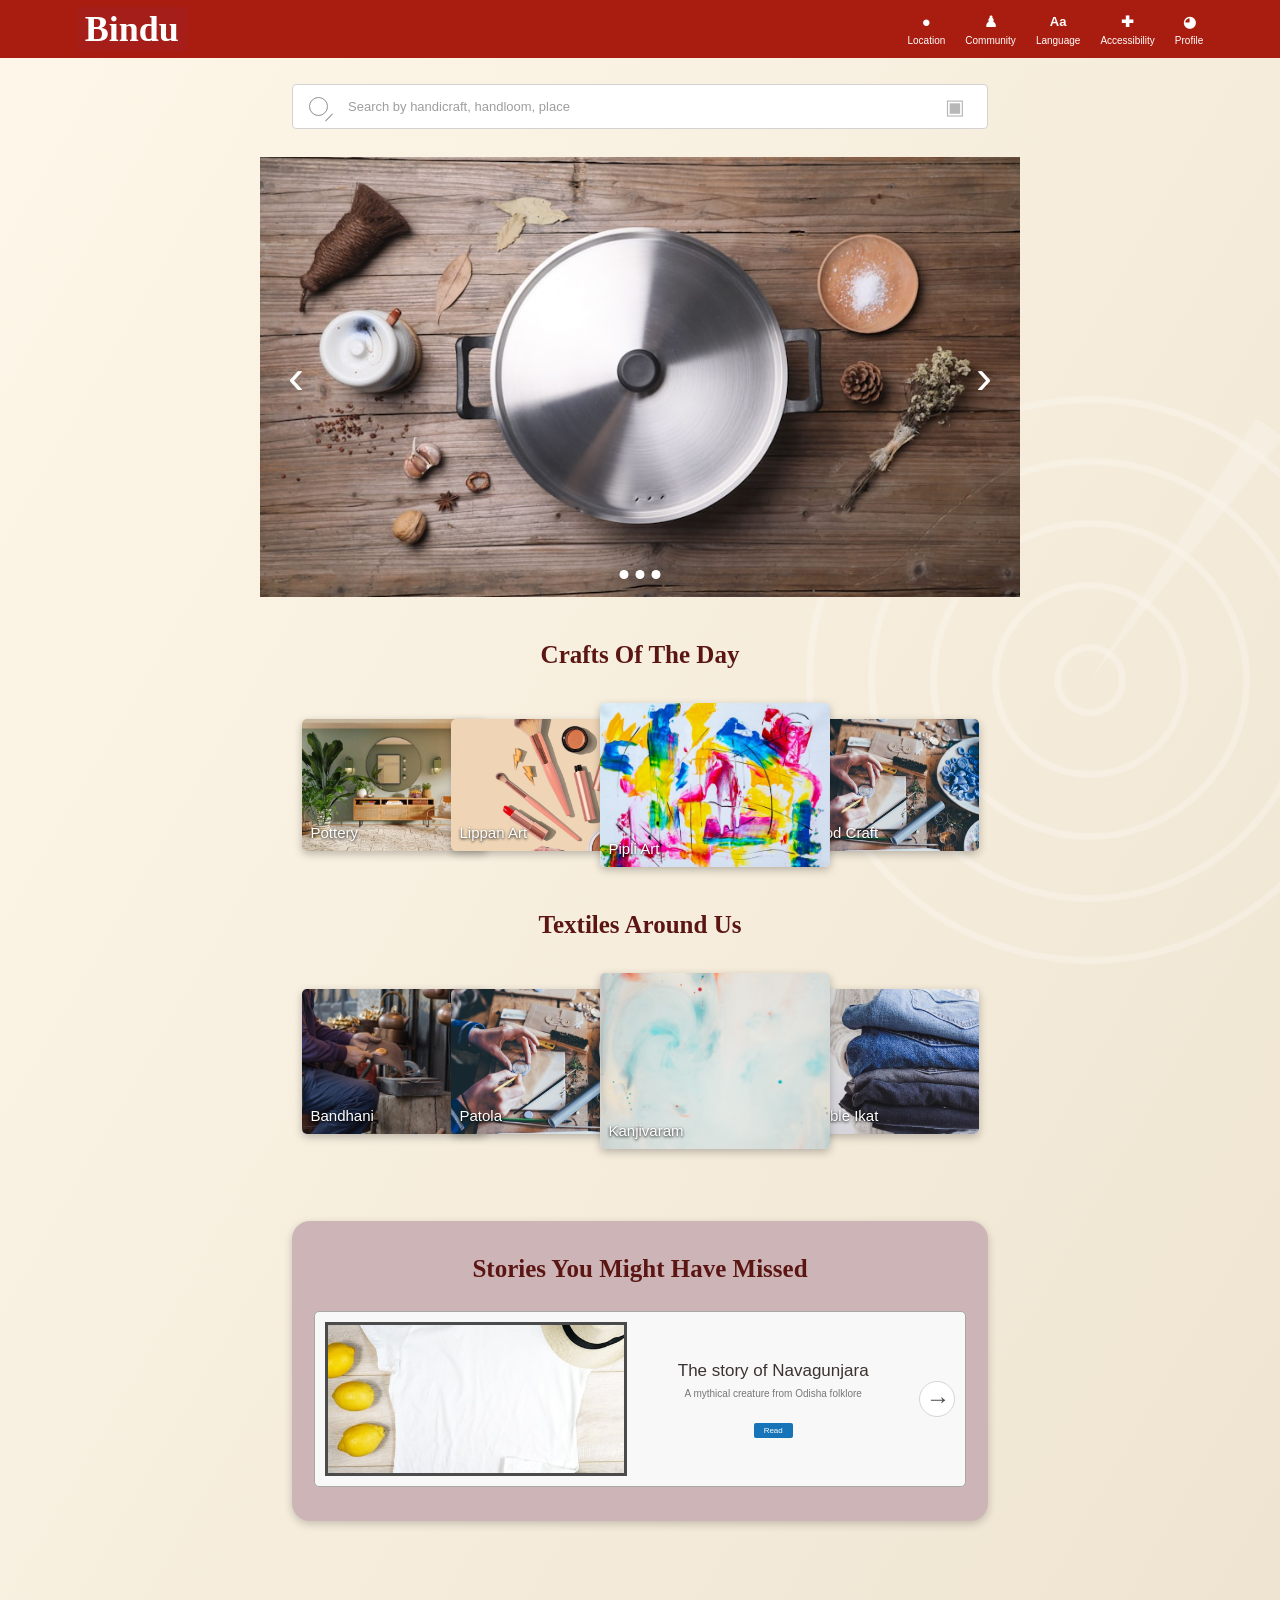
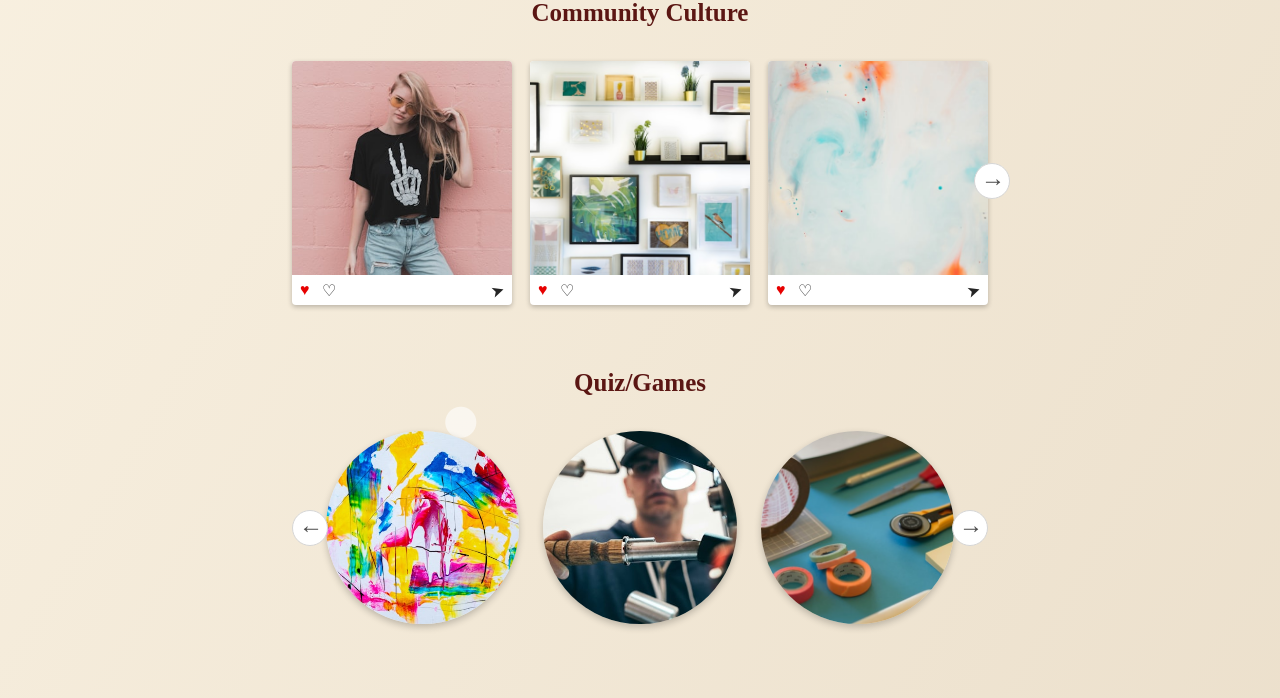
==== index.html @ 57bf9675 "add home page and craft page" ====
<!DOCTYPE html>
<html lang="en">
<head>
  <meta charset="UTF-8">
  <meta name="viewport" content="width=device-width, initial-scale=1.0">
  <title>Bindu Home</title>
  <link rel="stylesheet" href="styles.css">
</head>
<body class="home-page">
  <header class="topbar home-topbar">
    <a class="brand" href="index.html">Bindu</a>

    <nav class="topnav" aria-label="Main navigation">
      <a href="#">
        <span class="nav-icon">●</span>
        Location
      </a>
      <a href="craft.html">
        <span class="nav-icon">♟</span>
        Community
      </a>
      <a href="#">
        <span class="nav-icon text-icon">Aa</span>
        Language
      </a>
      <a href="#">
        <span class="nav-icon">✚</span>
        Accessibility
      </a>
      <a href="#">
        <span class="nav-icon">◕</span>
        Profile
      </a>
    </nav>
  </header>

  <main class="home">
    <label class="search-box home-search">
      <span class="search-icon" aria-hidden="true"></span>
      <input type="search" placeholder="Search by handicraft, handloom, place">
      <button class="camera-button" aria-label="Search by image">▣</button>
    </label>

    <section class="hero-slider" aria-label="Featured craft story">
      <img src="public/images/home-hero.jpg" alt="Woman working with natural fibers in a village lane">
      <button class="slider-arrow left" aria-label="Previous slide">‹</button>
      <button class="slider-arrow right" aria-label="Next slide">›</button>
      <div class="slider-dots" aria-hidden="true">
        <span></span>
        <span></span>
        <span></span>
      </div>
    </section>

    <section class="home-section">
      <a class="section-title-link" href="craft.html">
        <h2>Crafts Of The Day</h2>
      </a>
      <div class="overlap-strip">
        <a class="craft-link-tile" href="craft.html">
          <img src="public/images/home-pottery.jpg" alt="Decorated pottery bottles">
          <span>Pottery</span>
        </a>
        <a class="craft-link-tile" href="craft.html">
          <img src="public/images/craft-1.jpg" alt="Colorful handmade folk art">
          <span>Lippan Art</span>
        </a>
        <a class="craft-link-tile feature-tile" href="craft.html">
          <img src="public/images/home-painting.jpg" alt="Bright Pattachitra style face painting">
          <span>Pipli Art</span>
        </a>
        <a class="craft-link-tile" href="craft.html">
          <img src="public/images/craft-5.jpg" alt="Painted craft bottles">
          <span>Wood Craft</span>
        </a>
      </div>
    </section>

    <section class="home-section">
      <h2>Textiles Around Us</h2>
      <div class="overlap-strip textile-strip">
        <article>
          <img src="public/images/home-textile.jpg" alt="Patterned bandhani textile">
          <span>Bandhani</span>
        </article>
        <article>
          <img src="public/images/craft-5.jpg" alt="Traditional patola fabric">
          <span>Patola</span>
        </article>
        <article class="feature-tile">
          <img src="public/images/home-color.jpg" alt="Folded silk textile">
          <span>Kanjivaram</span>
        </article>
        <article>
          <img src="public/images/craft-2.jpg" alt="Dark woven ikat textile">
          <span>Double Ikat</span>
        </article>
      </div>
    </section>

    <section class="missed-card">
      <h2>Stories You Might Have Missed</h2>
      <div class="story-panel">
        <img src="public/images/home-story.jpg" alt="Folk painting story artwork">
        <div class="story-copy">
          <h3>The story of Navagunjara</h3>
          <p>A mythical creature from Odisha folklore</p>
          <a href="#">Read</a>
        </div>
        <button aria-label="Open story">→</button>
      </div>
    </section>

    <section class="home-section">
      <h2>Community Culture</h2>
      <div class="community-row">
        <article class="mini-post">
          <img src="public/images/home-fashion.jpg" alt="Traditional dress and jewelry">
          <div class="mini-actions">
            <span>♥</span>
            <span>♡</span>
            <span>➤</span>
          </div>
        </article>
        <article class="mini-post">
          <img src="public/images/craft-4.jpg" alt="Handloom weaving">
          <div class="mini-actions">
            <span>♥</span>
            <span>♡</span>
            <span>➤</span>
          </div>
        </article>
        <article class="mini-post">
          <img src="public/images/home-color.jpg" alt="Artisan painting a colorful craft">
          <div class="mini-actions">
            <span>♥</span>
            <span>♡</span>
            <span>➤</span>
          </div>
        </article>
        <button class="round-next" aria-label="See more community posts">→</button>
      </div>
    </section>

    <section class="home-section quiz-section">
      <h2>Quiz/Games</h2>
      <div class="quiz-row">
        <button class="round-back" aria-label="Previous quiz">←</button>
        <article>
          <img src="public/images/home-painting.jpg" alt="Folk art quiz">
        </article>
        <article>
          <img src="public/images/home-game.jpg" alt="Traditional board game quiz">
        </article>
        <article>
          <img src="public/images/craft-3.jpg" alt="Indian craft quiz">
        </article>
        <button class="round-next" aria-label="Next quiz">→</button>
      </div>
    </section>
  </main>

  <script src="script.js"></script>
</body>
</html>
---- styles.css ----
* {
  box-sizing: border-box;
}

body {
  margin: 0;
  min-height: 100vh;
  color: #272523;
  font-family: Arial, Helvetica, sans-serif;
  background:
    radial-gradient(circle at 70% 58%, rgba(255, 255, 255, 0.8) 0 18px, transparent 19px),
    radial-gradient(circle at 36% 88%, rgba(255, 255, 255, 0.6) 0 15px, transparent 16px),
    linear-gradient(120deg, rgba(255, 249, 235, 0.92), rgba(236, 224, 204, 0.9)),
    #eee4d4;
}

body::after {
  content: "";
  position: fixed;
  right: -120px;
  bottom: -90px;
  width: 620px;
  height: 620px;
  pointer-events: none;
  opacity: 0.42;
  background:
    repeating-radial-gradient(circle at center, transparent 0 28px, rgba(255, 255, 255, 0.62) 30px 35px, transparent 37px 62px),
    conic-gradient(from 20deg, transparent 0 12deg, rgba(255, 255, 255, 0.55) 13deg 18deg, transparent 19deg 38deg);
  border-radius: 50%;
}

button,
input {
  font: inherit;
}

.topbar {
  position: sticky;
  top: 0;
  z-index: 5;
  display: flex;
  align-items: center;
  justify-content: space-between;
  height: 98px;
  padding: 10px 6vw;
  background: #a91d10;
  color: #fff;
}

.home-topbar {
  height: 58px;
  padding: 6px 6vw;
}

.brand {
  display: inline-flex;
  align-items: center;
  min-width: 175px;
  min-height: 72px;
  padding: 0 18px;
  color: #fff;
  text-decoration: none;
  font-family: "Brush Script MT", "Segoe Script", cursive;
  font-size: 58px;
  font-weight: 700;
  line-height: 1;
  background: rgba(160, 34, 39, 0.4);
}

.home-topbar .brand {
  min-width: 92px;
  min-height: 44px;
  padding: 0 8px;
  font-size: 36px;
}

.topnav {
  display: flex;
  align-items: center;
  gap: 28px;
}

.home-topbar .topnav {
  gap: 20px;
}

.topnav a {
  display: grid;
  justify-items: center;
  gap: 5px;
  color: #fff;
  text-decoration: none;
  font-size: 14px;
}

.home-topbar .topnav a {
  font-size: 10px;
}

.nav-icon {
  display: grid;
  place-items: center;
  width: 28px;
  height: 28px;
  font-size: 22px;
  font-weight: 700;
  line-height: 1;
}

.home-topbar .nav-icon {
  width: 18px;
  height: 18px;
  font-size: 15px;
}

.text-icon {
  font-size: 20px;
}

.home-topbar .text-icon {
  font-size: 13px;
}

.search-box {
  display: flex;
  align-items: center;
  gap: 26px;
  width: calc(100% - 72px);
  min-height: 60px;
  margin: 0 36px 62px;
  padding: 0 22px;
  background: #fff;
  border: 2px solid #d2d2d2;
  border-radius: 8px;
  box-shadow: 0 2px 4px rgba(0, 0, 0, 0.18);
}

.search-icon {
  position: relative;
  flex: 0 0 auto;
  width: 34px;
  height: 34px;
  border: 2px solid #8f8f8f;
  border-radius: 50%;
}

.search-icon::after {
  content: "";
  position: absolute;
  width: 18px;
  height: 2px;
  right: -13px;
  bottom: -5px;
  background: #8f8f8f;
  transform: rotate(-45deg);
}

.search-box input {
  width: 100%;
  border: 0;
  outline: 0;
  color: #333;
  font-size: 23px;
}

.search-box input::placeholder {
  color: #9e9e9e;
}

.home {
  position: relative;
  z-index: 1;
  max-width: 760px;
  margin: 0 auto;
  padding-bottom: 74px;
}

.home-search {
  width: calc(100% - 64px);
  min-height: 45px;
  margin: 26px 32px 0;
  gap: 18px;
  padding: 0 16px;
  border-width: 1px;
  border-radius: 4px;
  box-shadow: none;
}

.home-search .search-icon {
  width: 19px;
  height: 19px;
  border-width: 1px;
}

.home-search .search-icon::after {
  width: 10px;
  height: 1px;
  right: -7px;
  bottom: -3px;
}

.home-search input {
  font-size: 13px;
}

.camera-button {
  border: 0;
  color: #b7b7b7;
  background: transparent;
  font-size: 21px;
  cursor: pointer;
}

.hero-slider {
  position: relative;
  height: 440px;
  margin-top: 28px;
  overflow: hidden;
  background: #d8cab9;
}

.hero-slider img {
  width: 100%;
  height: 100%;
  display: block;
  object-fit: cover;
}

.slider-arrow {
  position: absolute;
  top: 50%;
  width: 36px;
  height: 36px;
  border: 0;
  color: #fff;
  background: transparent;
  font-size: 48px;
  line-height: 0.6;
  transform: translateY(-50%);
  cursor: pointer;
}

.slider-arrow.left {
  left: 18px;
}

.slider-arrow.right {
  right: 18px;
}

.slider-dots {
  position: absolute;
  bottom: 18px;
  left: 50%;
  display: flex;
  gap: 7px;
  transform: translateX(-50%);
}

.slider-dots span {
  width: 9px;
  height: 9px;
  background: #fff;
  border-radius: 50%;
}

.home-section {
  padding: 44px 32px 0;
}

.home h2,
.missed-card h2 {
  margin: 0 0 34px;
  color: #5b1613;
  font-family: Georgia, "Times New Roman", serif;
  font-size: 25px;
  text-align: center;
}

.section-title-link {
  display: block;
  color: inherit;
  text-decoration: none;
}

.overlap-strip {
  position: relative;
  display: flex;
  align-items: center;
  justify-content: center;
  min-height: 150px;
}

.overlap-strip article,
.overlap-strip .craft-link-tile {
  position: relative;
  flex: 0 0 185px;
  height: 132px;
  margin-left: -36px;
  overflow: hidden;
  border-radius: 5px;
  box-shadow: 0 3px 8px rgba(0, 0, 0, 0.25);
  color: inherit;
  text-decoration: none;
}

.overlap-strip article:first-child,
.overlap-strip .craft-link-tile:first-child {
  margin-left: 0;
}

.overlap-strip .feature-tile {
  z-index: 2;
  flex-basis: 230px;
  height: 164px;
}

.overlap-strip img {
  width: 100%;
  height: 100%;
  display: block;
  object-fit: cover;
}

.overlap-strip span {
  position: absolute;
  left: 9px;
  bottom: 10px;
  color: #fff;
  font-size: 15px;
  text-shadow: 0 1px 3px #000;
}

.textile-strip article {
  height: 145px;
}

.textile-strip .feature-tile {
  height: 176px;
}

.missed-card {
  width: calc(100% - 64px);
  margin: 72px 32px 34px;
  padding: 34px 22px;
  background: #cdb5b7;
  border-radius: 18px;
  box-shadow: 0 3px 8px rgba(0, 0, 0, 0.2);
}

.missed-card h2 {
  margin-bottom: 28px;
}

.story-panel {
  display: grid;
  grid-template-columns: 48% 1fr 36px;
  align-items: center;
  min-height: 174px;
  padding: 10px;
  background: #f8f8f8;
  border: 1px solid #a7a7a7;
  border-radius: 5px;
}

.story-panel img {
  width: 100%;
  height: 154px;
  object-fit: cover;
  border: 3px solid #4b4b4b;
}

.story-copy {
  padding: 0 18px;
  text-align: center;
}

.story-copy h3 {
  margin: 0 0 7px;
  color: #3c3331;
  font-size: 17px;
  font-weight: 400;
}

.story-copy p {
  margin: 0 0 20px;
  color: #777;
  font-size: 10px;
}

.story-copy a {
  display: inline-block;
  padding: 3px 10px;
  color: #fff;
  background: #1774b8;
  border-radius: 2px;
  text-decoration: none;
  font-size: 8px;
}

.story-panel button,
.round-next,
.round-back {
  display: grid;
  place-items: center;
  width: 36px;
  height: 36px;
  border: 1px solid #d5d5d5;
  color: #4c4c4c;
  background: #fff;
  border-radius: 50%;
  font-size: 24px;
  cursor: pointer;
}

.community-row {
  position: relative;
  display: grid;
  grid-template-columns: repeat(3, 1fr);
  gap: 18px;
  align-items: stretch;
}

.mini-post {
  overflow: hidden;
  background: #fff;
  border-radius: 4px;
  box-shadow: 0 2px 5px rgba(0, 0, 0, 0.24);
}

.mini-post img {
  display: block;
  width: 100%;
  height: 214px;
  object-fit: cover;
}

.mini-actions {
  display: grid;
  grid-template-columns: 22px 22px 1fr;
  align-items: center;
  height: 30px;
  padding: 0 8px;
  color: #242424;
  font-size: 16px;
}

.mini-actions span:first-child {
  color: #e70000;
}

.mini-actions span:last-child {
  justify-self: end;
  transform: rotate(-18deg);
}

.community-row .round-next {
  position: absolute;
  right: -22px;
  top: 42%;
}

.quiz-section {
  padding-top: 64px;
}

.quiz-row {
  position: relative;
  display: grid;
  grid-template-columns: repeat(3, 1fr);
  gap: 24px;
  align-items: center;
  padding: 0 34px;
}

.quiz-row article {
  aspect-ratio: 1;
  overflow: hidden;
  border-radius: 50%;
  box-shadow: 0 3px 7px rgba(0, 0, 0, 0.22);
}

.quiz-row img {
  display: block;
  width: 100%;
  height: 100%;
  object-fit: cover;
}

.quiz-row .round-back,
.quiz-row .round-next {
  position: absolute;
  top: 50%;
  z-index: 2;
  transform: translateY(-50%);
}

.quiz-row .round-back {
  left: 0;
}

.quiz-row .round-next {
  right: 0;
}

.page {
  position: relative;
  z-index: 1;
  width: min(100%, 1060px);
  margin: 0 auto;
  padding: 28px 24px 52px;
}

.heading-row {
  display: flex;
  align-items: center;
  gap: 18px;
  margin-bottom: 22px;
}

.back-button {
  border: 0;
  background: transparent;
  color: #171717;
  font-size: 58px;
  line-height: 0.75;
  cursor: pointer;
}

h1 {
  margin: 0;
  font-size: 42px;
  font-weight: 500;
}

.quick-row {
  display: grid;
  grid-template-columns: repeat(4, 1fr);
  gap: 34px;
  margin-bottom: 92px;
}

.create-card,
.story-card,
.post-card {
  border-radius: 8px;
  box-shadow: 0 2px 5px rgba(0, 0, 0, 0.22);
  overflow: hidden;
}

.create-card {
  display: grid;
  place-items: center;
  align-content: center;
  gap: 14px;
  min-height: 285px;
  border: 0;
  color: #8e8e8e;
  background: #fff;
  font-size: 20px;
  cursor: pointer;
}

.plus {
  display: grid;
  place-items: center;
  width: 30px;
  height: 30px;
  color: #fff;
  background: #27272a;
  border-radius: 50%;
  font-size: 28px;
  font-weight: 700;
  line-height: 1;
}

.story-card {
  position: relative;
  min-height: 285px;
  background: #ddd;
}

.story-card img,
.post-photo img {
  display: block;
  width: 100%;
  height: 100%;
  object-fit: cover;
}

.avatar {
  position: absolute;
  display: grid;
  place-items: center;
  width: 54px;
  height: 54px;
  color: #fff;
  border-radius: 50%;
  font-size: 36px;
  line-height: 1;
}

.story-card .avatar {
  left: 12px;
  bottom: 16px;
}

.pink {
  background: #c53fc2;
}

.red {
  background: #9d0600;
}

.gold {
  background: #ceb306;
}

.feed {
  display: grid;
  grid-template-columns: repeat(2, minmax(0, 1fr));
  gap: 70px 72px;
}

.post-card {
  background: #fff;
}

.post-photo {
  position: relative;
  height: 405px;
  background: #ddd;
}

.post-photo .avatar {
  left: 26px;
  top: 24px;
}

.post-actions {
  display: grid;
  grid-template-columns: 46px 46px 1fr;
  align-items: center;
  gap: 8px;
  height: 70px;
  padding: 0 18px;
  background: #fff;
}

.post-actions button {
  border: 0;
  background: transparent;
  color: #3b3636;
  font-size: 42px;
  line-height: 1;
  cursor: pointer;
}

.post-actions .liked,
.post-actions .like.active {
  color: #f00000;
}

.post-actions .send {
  justify-self: end;
  font-size: 32px;
  transform: rotate(-20deg);
}

@media (max-width: 850px) {
  .topbar {
    height: auto;
    padding: 10px 18px 14px;
    align-items: flex-start;
    gap: 12px;
  }

  .home-topbar {
    min-height: 58px;
    padding: 7px 22px;
  }

  .brand,
  .home-topbar .brand {
    min-width: 120px;
    min-height: 52px;
    font-size: 42px;
  }

  .topnav {
    gap: 12px;
    overflow-x: auto;
    padding-bottom: 4px;
  }

  .topnav a,
  .home-topbar .topnav a {
    min-width: 70px;
    font-size: 11px;
  }

  .home {
    max-width: 100%;
  }

  .hero-slider {
    height: 58vw;
    min-height: 280px;
  }

  .overlap-strip article,
  .overlap-strip .craft-link-tile {
    flex-basis: 28%;
    margin-left: -24px;
  }

  .overlap-strip .feature-tile {
    flex-basis: 34%;
  }

  .page {
    padding: 22px 16px 40px;
  }

  h1 {
    font-size: 34px;
  }

  .craft-page .search-box {
    width: 100%;
    margin: 0 0 34px;
  }

  .search-box input {
    font-size: 18px;
  }

  .quick-row {
    grid-template-columns: repeat(2, minmax(0, 1fr));
    gap: 18px;
    margin-bottom: 42px;
  }

  .create-card,
  .story-card {
    min-height: 220px;
  }

  .feed {
    grid-template-columns: 1fr;
    gap: 36px;
  }

  .post-photo {
    height: 360px;
  }
}

@media (max-width: 560px) {
  .topbar {
    display: block;
  }

  .topnav {
    margin-top: 8px;
  }

  .home-topbar .brand {
    min-width: 92px;
    min-height: 38px;
    font-size: 34px;
  }

  .home-search {
    width: calc(100% - 32px);
    margin: 18px 16px 0;
  }

  .hero-slider {
    min-height: 248px;
  }

  .home-section {
    padding: 38px 20px 0;
  }

  .home h2,
  .missed-card h2 {
    font-size: 22px;
  }

  .overlap-strip {
    justify-content: flex-start;
    overflow-x: auto;
    padding-bottom: 8px;
  }

  .overlap-strip article,
  .overlap-strip .craft-link-tile,
  .overlap-strip .feature-tile {
    flex: 0 0 178px;
    height: 132px;
    margin-left: 12px;
  }

  .overlap-strip article:first-child,
  .overlap-strip .craft-link-tile:first-child {
    margin-left: 0;
  }

  .missed-card {
    width: calc(100% - 32px);
    margin: 54px 16px 24px;
    padding: 28px 12px;
  }

  .story-panel {
    grid-template-columns: 1fr 34px;
    gap: 12px;
  }

  .story-panel img {
    grid-column: 1 / -1;
  }

  .community-row {
    grid-template-columns: 1fr;
  }

  .community-row .round-next {
    right: -12px;
  }

  .mini-post img {
    height: 260px;
  }

  .quiz-row {
    gap: 12px;
    padding: 0 26px;
  }

  .quick-row {
    grid-template-columns: 1fr 1fr;
  }

  .create-card,
  .story-card {
    min-height: 170px;
  }

  .avatar {
    width: 44px;
    height: 44px;
    font-size: 29px;
  }

  .post-photo {
    height: 300px;
  }
}
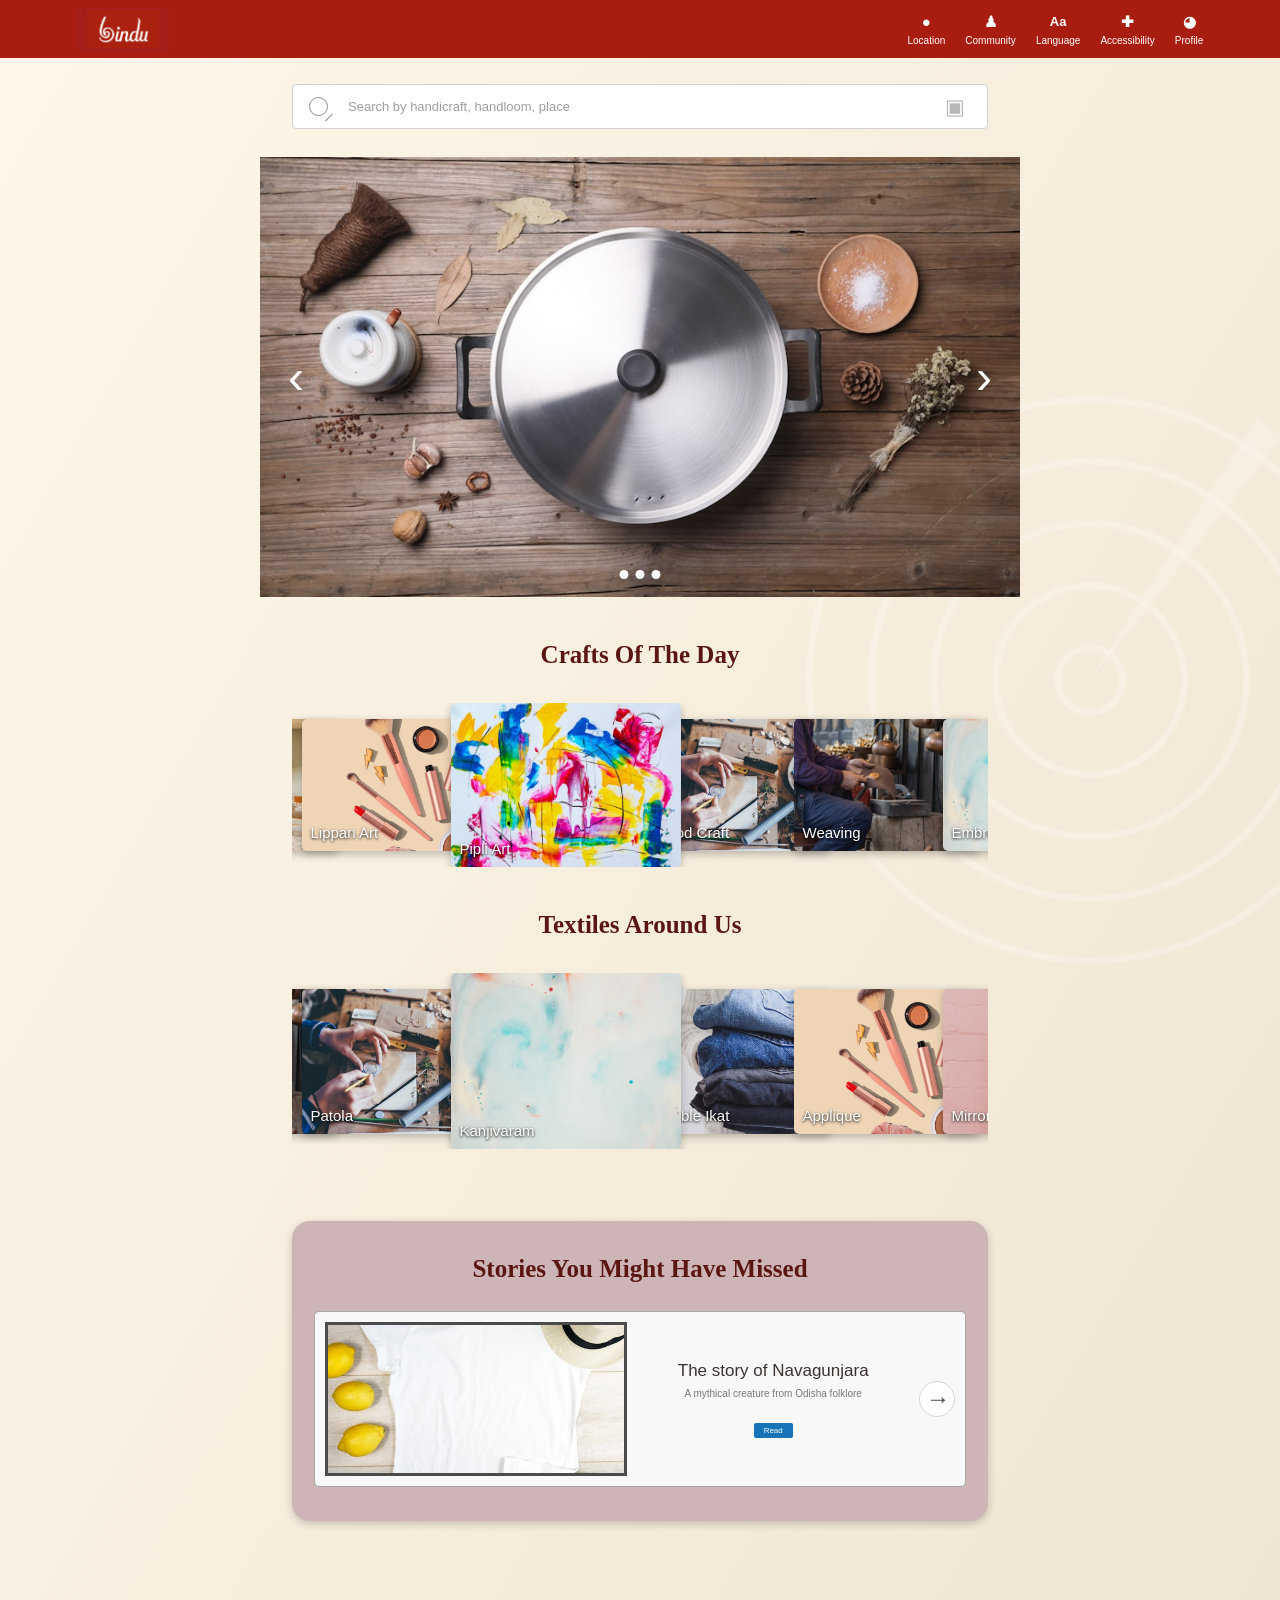
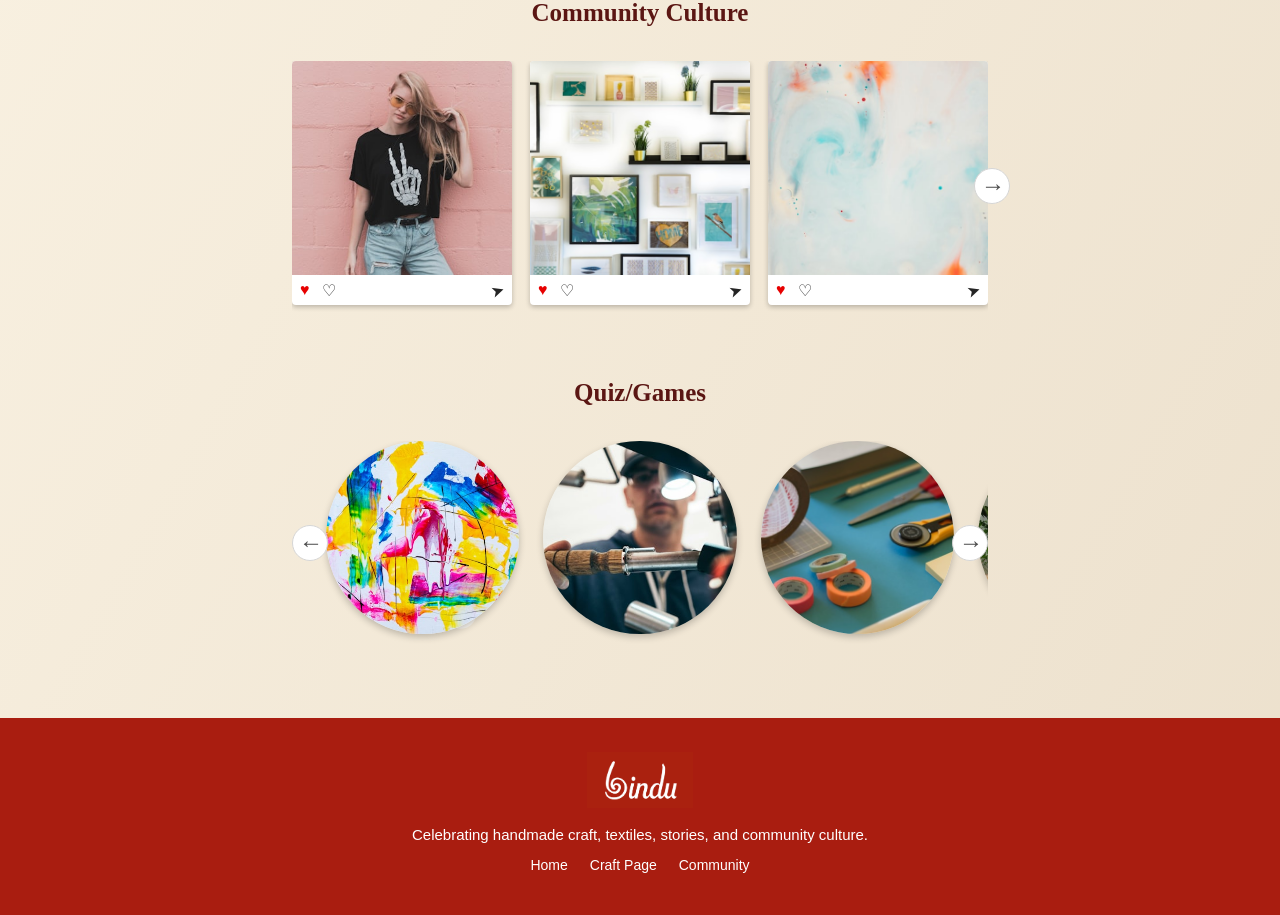
==== commit b370f78f: "Polish Bindu craft pages" ====
--- a/index.html
+++ b/index.html
@@ -8,7 +8,9 @@
 </head>
 <body class="home-page">
   <header class="topbar home-topbar">
-    <a class="brand" href="index.html">Bindu</a>
+    <a class="brand" href="index.html">
+      <img src="public/images/bindu.png" alt="Bindu">
+    </a>
 
     <nav class="topnav" aria-label="Main navigation">
       <a href="#">
@@ -42,9 +44,13 @@
     </label>
 
     <section class="hero-slider" aria-label="Featured craft story">
-      <img src="public/images/home-hero.jpg" alt="Woman working with natural fibers in a village lane">
-      <button class="slider-arrow left" aria-label="Previous slide">‹</button>
-      <button class="slider-arrow right" aria-label="Next slide">›</button>
+      <div class="hero-track" id="heroTrack">
+        <img src="public/images/home-hero.jpg" alt="Woman working with natural fibers in a village lane">
+        <img src="public/images/craft-4.jpg" alt="Artisan working on a handmade craft">
+        <img src="public/images/home-color.jpg" alt="Colorful handmade textile craft">
+      </div>
+      <button class="slider-arrow left" data-scroll-target="heroTrack" data-scroll-dir="-1" aria-label="Previous slide">‹</button>
+      <button class="slider-arrow right" data-scroll-target="heroTrack" data-scroll-dir="1" aria-label="Next slide">›</button>
       <div class="slider-dots" aria-hidden="true">
         <span></span>
         <span></span>
@@ -56,7 +62,7 @@
       <a class="section-title-link" href="craft.html">
         <h2>Crafts Of The Day</h2>
       </a>
-      <div class="overlap-strip">
+      <div class="overlap-strip scroll-row" id="craftsRow" data-scroll-row>
         <a class="craft-link-tile" href="craft.html">
           <img src="public/images/home-pottery.jpg" alt="Decorated pottery bottles">
           <span>Pottery</span>
@@ -73,12 +79,20 @@
           <img src="public/images/craft-5.jpg" alt="Painted craft bottles">
           <span>Wood Craft</span>
         </a>
+        <a class="craft-link-tile" href="craft.html">
+          <img src="public/images/home-textile.jpg" alt="Patterned handmade cloth">
+          <span>Weaving</span>
+        </a>
+        <a class="craft-link-tile" href="craft.html">
+          <img src="public/images/home-color.jpg" alt="Colorful craft details">
+          <span>Embroidery</span>
+        </a>
       </div>
     </section>
 
     <section class="home-section">
       <h2>Textiles Around Us</h2>
-      <div class="overlap-strip textile-strip">
+      <div class="overlap-strip textile-strip scroll-row" id="textilesRow" data-scroll-row>
         <article>
           <img src="public/images/home-textile.jpg" alt="Patterned bandhani textile">
           <span>Bandhani</span>
@@ -94,6 +108,14 @@
         <article>
           <img src="public/images/craft-2.jpg" alt="Dark woven ikat textile">
           <span>Double Ikat</span>
+        </article>
+        <article>
+          <img src="public/images/craft-1.jpg" alt="Colorful stitched fabric craft">
+          <span>Applique</span>
+        </article>
+        <article>
+          <img src="public/images/home-fashion.jpg" alt="Traditional dress textile details">
+          <span>Mirror Work</span>
         </article>
       </div>
     </section>
@@ -113,7 +135,8 @@
 
     <section class="home-section">
       <h2>Community Culture</h2>
-      <div class="community-row">
+      <div class="scroll-frame community-frame">
+        <div class="community-row scroll-row" id="communityRow" data-scroll-row>
         <article class="mini-post">
           <img src="public/images/home-fashion.jpg" alt="Traditional dress and jewelry">
           <div class="mini-actions">
@@ -138,14 +161,32 @@
             <span>➤</span>
           </div>
         </article>
-        <button class="round-next" aria-label="See more community posts">→</button>
+        <article class="mini-post">
+          <img src="public/images/home-pottery.jpg" alt="Decorated pottery bottles on display">
+          <div class="mini-actions">
+            <span>♥</span>
+            <span>♡</span>
+            <span>➤</span>
+          </div>
+        </article>
+        <article class="mini-post">
+          <img src="public/images/home-textile.jpg" alt="Textile pattern close up">
+          <div class="mini-actions">
+            <span>♥</span>
+            <span>♡</span>
+            <span>➤</span>
+          </div>
+        </article>
+        </div>
+        <button class="round-next" data-scroll-target="communityRow" data-scroll-dir="1" aria-label="See more community posts">→</button>
       </div>
     </section>
 
     <section class="home-section quiz-section">
       <h2>Quiz/Games</h2>
-      <div class="quiz-row">
-        <button class="round-back" aria-label="Previous quiz">←</button>
+      <div class="scroll-frame quiz-frame">
+        <button class="round-back" data-scroll-target="quizRow" data-scroll-dir="-1" aria-label="Previous quiz">←</button>
+        <div class="quiz-row scroll-row" id="quizRow" data-scroll-row>
         <article>
           <img src="public/images/home-painting.jpg" alt="Folk art quiz">
         </article>
@@ -155,10 +196,29 @@
         <article>
           <img src="public/images/craft-3.jpg" alt="Indian craft quiz">
         </article>
-        <button class="round-next" aria-label="Next quiz">→</button>
+        <article>
+          <img src="public/images/home-pottery.jpg" alt="Pottery quiz">
+        </article>
+        <article>
+          <img src="public/images/home-textile.jpg" alt="Textile quiz">
+        </article>
+        </div>
+        <button class="round-next" data-scroll-target="quizRow" data-scroll-dir="1" aria-label="Next quiz">→</button>
       </div>
     </section>
   </main>
+
+  <footer class="site-footer">
+    <a class="footer-logo" href="index.html">
+      <img src="public/images/bindu.png" alt="Bindu">
+    </a>
+    <p>Celebrating handmade craft, textiles, stories, and community culture.</p>
+    <div class="footer-links">
+      <a href="index.html">Home</a>
+      <a href="craft.html">Craft Page</a>
+      <a href="#">Community</a>
+    </div>
+  </footer>
 
   <script src="script.js"></script>
 </body>
--- a/styles.css
+++ b/styles.css
@@ -55,23 +55,31 @@
 .brand {
   display: inline-flex;
   align-items: center;
+  justify-content: center;
   min-width: 175px;
   min-height: 72px;
   padding: 0 18px;
   color: #fff;
   text-decoration: none;
-  font-family: "Brush Script MT", "Segoe Script", cursive;
-  font-size: 58px;
-  font-weight: 700;
-  line-height: 1;
   background: rgba(160, 34, 39, 0.4);
+}
+
+.brand img {
+  display: block;
+  max-width: 150px;
+  max-height: 62px;
+  object-fit: contain;
 }
 
 .home-topbar .brand {
   min-width: 92px;
   min-height: 44px;
   padding: 0 8px;
-  font-size: 36px;
+}
+
+.home-topbar .brand img {
+  max-width: 82px;
+  max-height: 38px;
 }
 
 .topnav {
@@ -454,10 +462,15 @@
   transform: rotate(-18deg);
 }
 
-.community-row .round-next {
+.scroll-frame {
+  position: relative;
+}
+
+.community-frame .round-next {
   position: absolute;
   right: -22px;
   top: 42%;
+  z-index: 2;
 }
 
 .quiz-section {
@@ -487,19 +500,19 @@
   object-fit: cover;
 }
 
-.quiz-row .round-back,
-.quiz-row .round-next {
+.quiz-frame .round-back,
+.quiz-frame .round-next {
   position: absolute;
   top: 50%;
   z-index: 2;
   transform: translateY(-50%);
 }
 
-.quiz-row .round-back {
+.quiz-frame .round-back {
   left: 0;
 }
 
-.quiz-row .round-next {
+.quiz-frame .round-next {
   right: 0;
 }
 
@@ -828,7 +841,7 @@
     grid-template-columns: 1fr;
   }
 
-  .community-row .round-next {
+  .community-frame .round-next {
     right: -12px;
   }
 
@@ -860,3 +873,184 @@
     height: 300px;
   }
 }
+
+
+.hero-track {
+  display: flex;
+  width: 100%;
+  height: 100%;
+  overflow-x: auto;
+  scroll-behavior: smooth;
+  scroll-snap-type: x mandatory;
+  scrollbar-width: none;
+}
+
+.hero-track::-webkit-scrollbar {
+  display: none;
+}
+
+.hero-track img {
+  flex: 0 0 100%;
+  scroll-snap-align: start;
+}
+
+.scroll-row {
+  overflow-x: auto;
+  scroll-behavior: smooth;
+  scrollbar-width: none;
+}
+
+.scroll-row::-webkit-scrollbar {
+  display: none;
+}
+
+.home-page .hero-track img,
+.home-page .overlap-strip img,
+.home-page .community-row img,
+.home-page .quiz-row img {
+  transition: transform 0.25s ease, filter 0.25s ease;
+}
+
+.home-page .hero-track img:hover,
+.home-page .overlap-strip a:hover img,
+.home-page .overlap-strip article:hover img,
+.home-page .community-row article:hover img,
+.home-page .quiz-row article:hover img {
+  transform: scale(1.06);
+  filter: brightness(1.08);
+}
+
+.hero-slider,
+.overlap-strip article,
+.overlap-strip .craft-link-tile,
+.mini-post,
+.quiz-row article {
+  overflow: hidden;
+}
+
+.craft-gallery-section {
+  margin-top: 76px;
+}
+
+.craft-gallery-section h2 {
+  margin: 0 0 28px;
+  color: #5b1613;
+  font-family: Georgia, "Times New Roman", serif;
+  font-size: 30px;
+  text-align: center;
+}
+
+.craft-gallery {
+  display: grid;
+  grid-template-columns: repeat(4, 1fr);
+  gap: 22px;
+}
+
+.craft-gallery article {
+  height: 230px;
+  overflow: hidden;
+  border-radius: 8px;
+  box-shadow: 0 2px 6px rgba(0, 0, 0, 0.22);
+  background: #fff;
+}
+
+.craft-gallery img {
+  display: block;
+  width: 100%;
+  height: 100%;
+  object-fit: cover;
+}
+
+.site-footer {
+  position: relative;
+  z-index: 1;
+  display: grid;
+  justify-items: center;
+  gap: 14px;
+  padding: 34px 20px 42px;
+  color: #fff;
+  background: #a91d10;
+  text-align: center;
+}
+
+.footer-logo img {
+  width: 112px;
+  max-height: 56px;
+  object-fit: contain;
+}
+
+.site-footer p {
+  margin: 0;
+  max-width: 560px;
+  font-size: 15px;
+}
+
+.footer-links {
+  display: flex;
+  gap: 22px;
+  flex-wrap: wrap;
+  justify-content: center;
+}
+
+.footer-links a {
+  color: #fff;
+  text-decoration: none;
+  font-size: 14px;
+}
+
+.footer-links a:hover {
+  text-decoration: underline;
+}
+
+@media (max-width: 850px) {
+  .brand img {
+    max-width: 110px;
+    max-height: 46px;
+  }
+
+  .craft-gallery {
+    grid-template-columns: repeat(2, 1fr);
+  }
+}
+
+@media (max-width: 560px) {
+  .home-topbar .brand img {
+    max-width: 82px;
+    max-height: 36px;
+  }
+
+  .craft-gallery {
+    grid-template-columns: 1fr;
+  }
+}
+
+
+.community-row.scroll-row {
+  display: flex;
+  overflow-x: auto;
+  padding-bottom: 10px;
+}
+
+.community-row.scroll-row .mini-post {
+  flex: 0 0 calc((100% - 36px) / 3);
+}
+
+.quiz-row.scroll-row {
+  display: flex;
+  overflow-x: auto;
+  padding: 0 34px 10px;
+}
+
+.quiz-row.scroll-row article {
+  flex: 0 0 calc((100% - 48px) / 3);
+}
+
+@media (max-width: 560px) {
+  .community-row.scroll-row .mini-post {
+    flex-basis: 82%;
+  }
+
+  .quiz-row.scroll-row article {
+    flex-basis: 42%;
+  }
+}
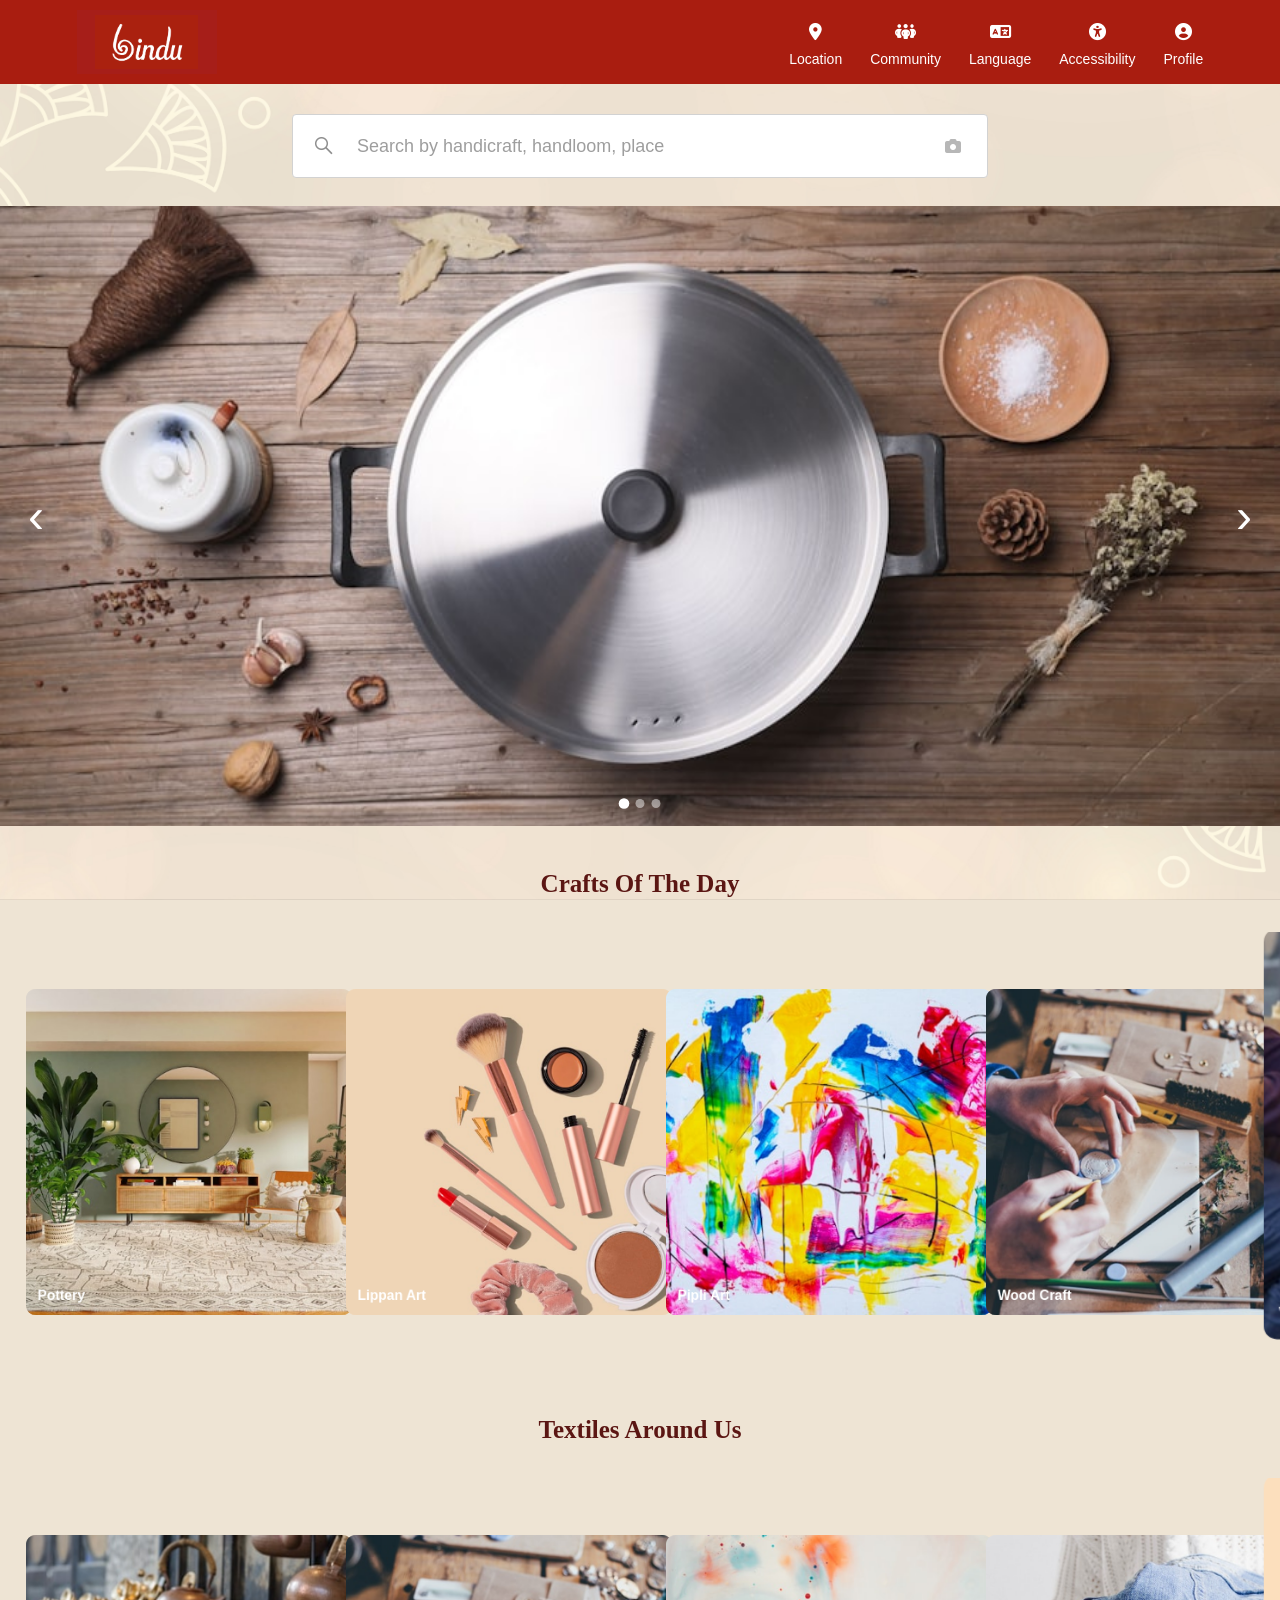
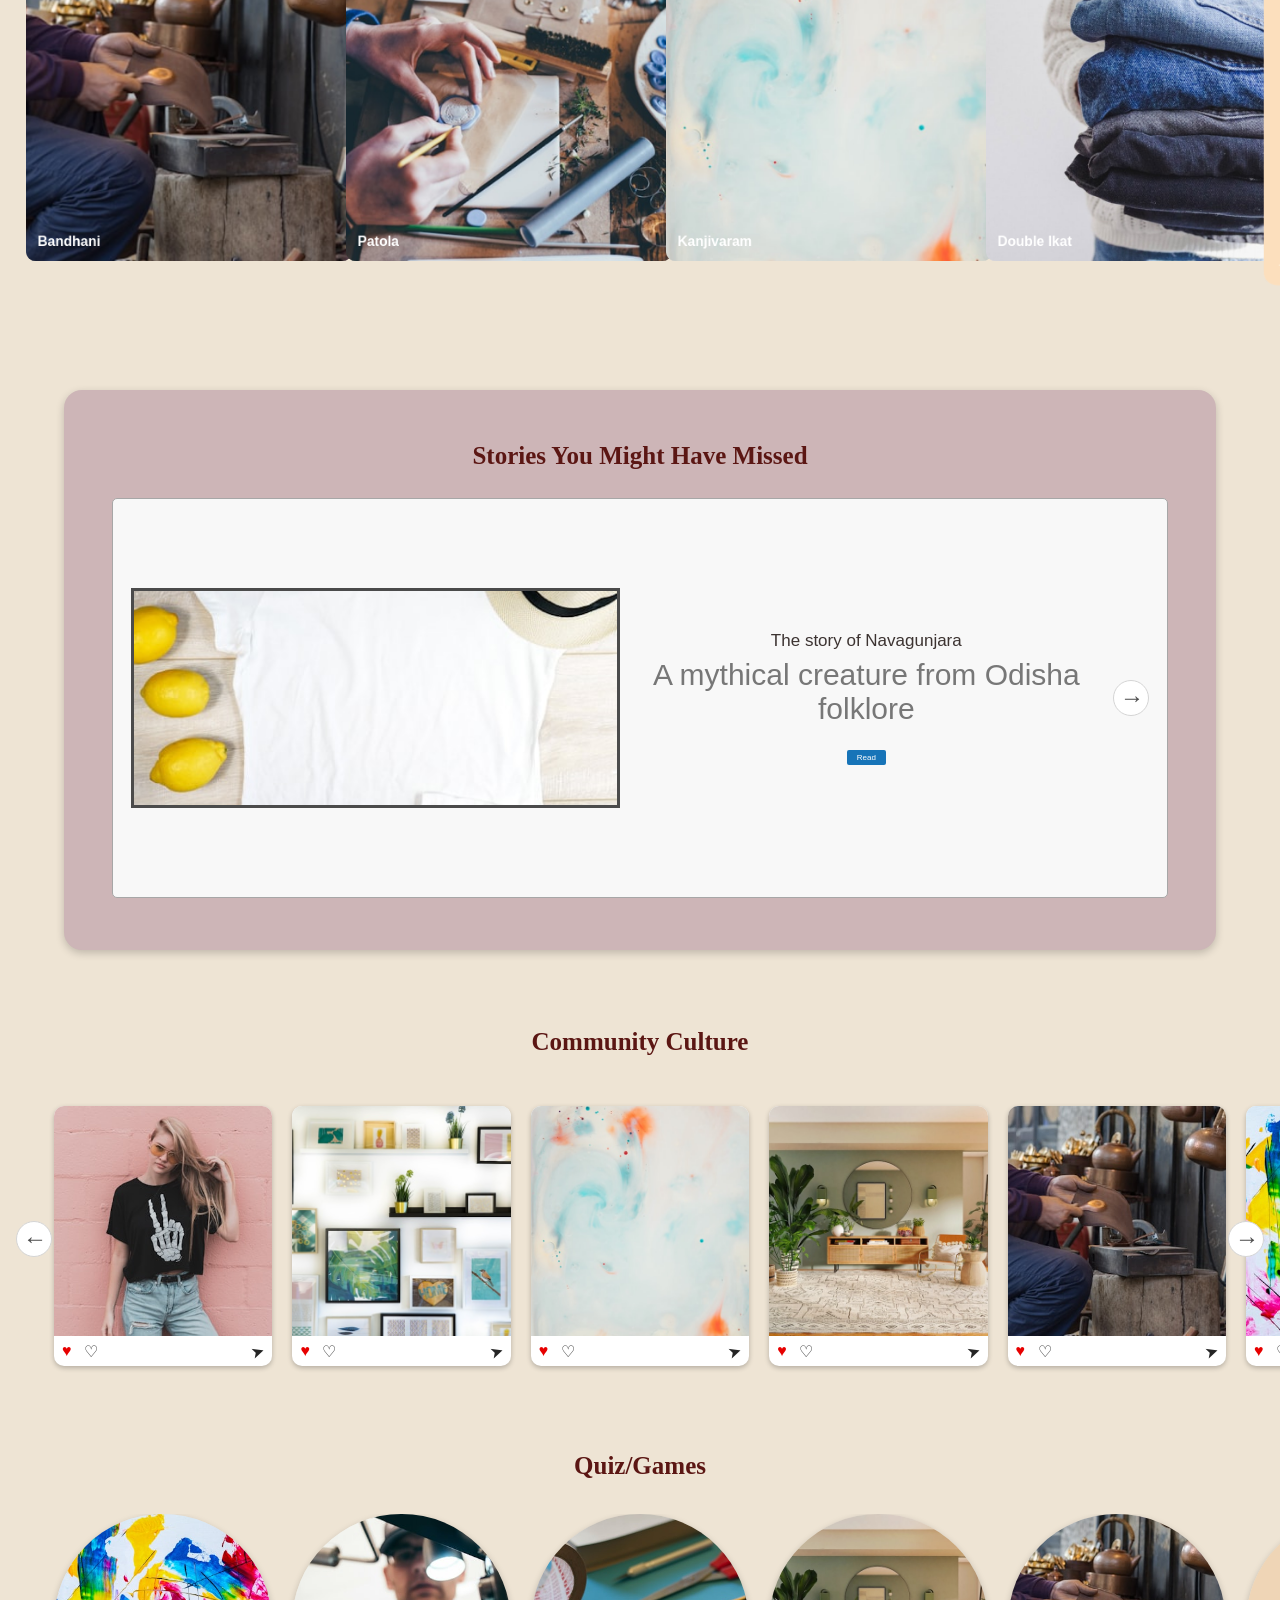
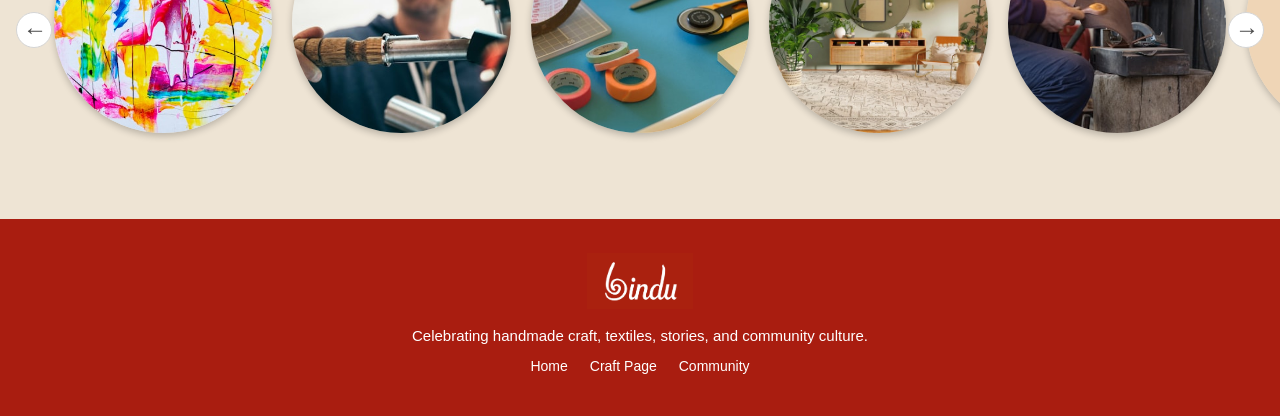
==== commit 2ac86012: "Update home and community sections" ====
--- a/index.html
+++ b/index.html
@@ -1,11 +1,14 @@
 <!DOCTYPE html>
 <html lang="en">
+
 <head>
   <meta charset="UTF-8">
   <meta name="viewport" content="width=device-width, initial-scale=1.0">
   <title>Bindu Home</title>
+  <link rel="stylesheet" href="https://cdnjs.cloudflare.com/ajax/libs/font-awesome/6.5.2/css/all.min.css">
   <link rel="stylesheet" href="styles.css">
 </head>
+
 <body class="home-page">
   <header class="topbar home-topbar">
     <a class="brand" href="index.html">
@@ -14,23 +17,23 @@
 
     <nav class="topnav" aria-label="Main navigation">
       <a href="#">
-        <span class="nav-icon">●</span>
+        <i class="fa-solid fa-location-dot nav-icon" aria-hidden="true"></i>
         Location
       </a>
       <a href="craft.html">
-        <span class="nav-icon">♟</span>
+        <i class="fa-solid fa-people-group nav-icon" aria-hidden="true"></i>
         Community
       </a>
       <a href="#">
-        <span class="nav-icon text-icon">Aa</span>
+        <i class="fa-solid fa-language nav-icon" aria-hidden="true"></i>
         Language
       </a>
       <a href="#">
-        <span class="nav-icon">✚</span>
+        <i class="fa-solid fa-universal-access nav-icon" aria-hidden="true"></i>
         Accessibility
       </a>
       <a href="#">
-        <span class="nav-icon">◕</span>
+        <i class="fa-solid fa-circle-user nav-icon" aria-hidden="true"></i>
         Profile
       </a>
     </nav>
@@ -38,21 +41,23 @@
 
   <main class="home">
     <label class="search-box home-search">
-      <span class="search-icon" aria-hidden="true"></span>
+      <i class="fa-brands fa-sistrix search-icon" aria-hidden="true"></i>
       <input type="search" placeholder="Search by handicraft, handloom, place">
-      <button class="camera-button" aria-label="Search by image">▣</button>
+      <button class="camera-button" aria-label="Search by image">
+        <i class="fa-solid fa-camera" aria-hidden="true"></i>
+      </button>
     </label>
 
     <section class="hero-slider" aria-label="Featured craft story">
       <div class="hero-track" id="heroTrack">
-        <img src="public/images/home-hero.jpg" alt="Woman working with natural fibers in a village lane">
+        <img class="active" src="public/images/home-hero.jpg" alt="Woman working with natural fibers in a village lane">
         <img src="public/images/craft-4.jpg" alt="Artisan working on a handmade craft">
         <img src="public/images/home-color.jpg" alt="Colorful handmade textile craft">
       </div>
-      <button class="slider-arrow left" data-scroll-target="heroTrack" data-scroll-dir="-1" aria-label="Previous slide">‹</button>
-      <button class="slider-arrow right" data-scroll-target="heroTrack" data-scroll-dir="1" aria-label="Next slide">›</button>
+      <button class="slider-arrow left" data-hero-dir="-1" aria-label="Previous slide">‹</button>
+      <button class="slider-arrow right" data-hero-dir="1" aria-label="Next slide">›</button>
       <div class="slider-dots" aria-hidden="true">
-        <span></span>
+        <span class="active"></span>
         <span></span>
         <span></span>
       </div>
@@ -62,146 +67,253 @@
       <a class="section-title-link" href="craft.html">
         <h2>Crafts Of The Day</h2>
       </a>
-      <div class="overlap-strip scroll-row" id="craftsRow" data-scroll-row>
-        <a class="craft-link-tile" href="craft.html">
-          <img src="public/images/home-pottery.jpg" alt="Decorated pottery bottles">
-          <span>Pottery</span>
-        </a>
-        <a class="craft-link-tile" href="craft.html">
-          <img src="public/images/craft-1.jpg" alt="Colorful handmade folk art">
-          <span>Lippan Art</span>
-        </a>
-        <a class="craft-link-tile feature-tile" href="craft.html">
-          <img src="public/images/home-painting.jpg" alt="Bright Pattachitra style face painting">
-          <span>Pipli Art</span>
-        </a>
-        <a class="craft-link-tile" href="craft.html">
-          <img src="public/images/craft-5.jpg" alt="Painted craft bottles">
-          <span>Wood Craft</span>
-        </a>
-        <a class="craft-link-tile" href="craft.html">
-          <img src="public/images/home-textile.jpg" alt="Patterned handmade cloth">
-          <span>Weaving</span>
-        </a>
-        <a class="craft-link-tile" href="craft.html">
-          <img src="public/images/home-color.jpg" alt="Colorful craft details">
-          <span>Embroidery</span>
-        </a>
+      <div class="rail-viewport">
+        <div class="top-picks-rail scroll-row" id="craftsRow" data-scroll-row>
+          <a class="craft-link-tile" href="craft.html">
+            <img src="public/images/home-pottery.jpg" alt="Decorated pottery bottles">
+            <span>Pottery</span>
+            <small>Clay forms shaped by hand and fire</small>
+          </a>
+          <a class="craft-link-tile" href="craft.html">
+            <img src="public/images/craft-1.jpg" alt="Colorful handmade folk art">
+            <span>Lippan Art</span>
+            <small>Mirror-work walls from Kutch homes</small>
+          </a>
+          <a class="craft-link-tile" href="craft.html">
+            <img src="public/images/home-painting.jpg" alt="Bright Pattachitra style face painting">
+            <span>Pipli Art</span>
+            <small>Bold applique stories in cloth</small>
+          </a>
+          <a class="craft-link-tile" href="craft.html">
+            <img src="public/images/craft-5.jpg" alt="Painted craft bottles">
+            <span>Wood Craft</span>
+            <small>Carved surfaces with everyday warmth</small>
+          </a>
+          <a class="craft-link-tile" href="craft.html">
+            <img src="public/images/home-textile.jpg" alt="Patterned handmade cloth">
+            <span>Weaving</span>
+            <small>Threads becoming structure and rhythm</small>
+          </a>
+          <a class="craft-link-tile" href="craft.html">
+            <img src="public/images/craft-2.jpg" alt="Dark woven ikat textile">
+            <span>Ikat Craft</span>
+            <small>Dyed threads aligned for bold patterns</small>
+          </a>
+          <a class="craft-link-tile" href="craft.html">
+            <img src="public/images/craft-3.jpg" alt="Handcrafted art display">
+            <span>Metal Craft</span>
+            <small>Hammered forms with village flair</small>
+          </a>
+          <a class="craft-link-tile" href="craft.html">
+            <img src="public/images/home-fashion.jpg" alt="Traditional dress and jewelry">
+            <span>Folk Fashion</span>
+            <small>Wearable culture in vivid detail</small>
+          </a>
+          <a class="craft-link-tile" href="craft.html">
+            <img src="public/images/home-color.jpg" alt="Colorful handmade textile craft">
+            <span>Natural Dyes</span>
+            <small>Color washed in earthy tones</small>
+          </a>
+        </div>
       </div>
     </section>
 
     <section class="home-section">
-      <h2>Textiles Around Us</h2>
-      <div class="overlap-strip textile-strip scroll-row" id="textilesRow" data-scroll-row>
-        <article>
-          <img src="public/images/home-textile.jpg" alt="Patterned bandhani textile">
-          <span>Bandhani</span>
-        </article>
-        <article>
-          <img src="public/images/craft-5.jpg" alt="Traditional patola fabric">
-          <span>Patola</span>
-        </article>
-        <article class="feature-tile">
-          <img src="public/images/home-color.jpg" alt="Folded silk textile">
-          <span>Kanjivaram</span>
-        </article>
-        <article>
-          <img src="public/images/craft-2.jpg" alt="Dark woven ikat textile">
-          <span>Double Ikat</span>
-        </article>
-        <article>
-          <img src="public/images/craft-1.jpg" alt="Colorful stitched fabric craft">
-          <span>Applique</span>
-        </article>
-        <article>
-          <img src="public/images/home-fashion.jpg" alt="Traditional dress textile details">
-          <span>Mirror Work</span>
-        </article>
+      <a class="section-title-link" href="craft.html">
+        <h2>Textiles Around Us</h2>
+      </a>
+      <div class="rail-viewport">
+        <div class="top-picks-rail textile-strip scroll-row" id="textilesRow" data-scroll-row>
+          <a class="craft-link-tile" href="craft.html">
+            <img src="public/images/home-textile.jpg" alt="Patterned bandhani textile">
+            <span>Bandhani</span>
+            <small>Tie-dyed constellations of color</small>
+          </a>
+          <a class="craft-link-tile" href="craft.html">
+            <img src="public/images/craft-5.jpg" alt="Traditional patola fabric">
+            <span>Patola</span>
+            <small>Precision-woven heirloom geometry</small>
+          </a>
+          <a class="craft-link-tile" href="craft.html">
+            <img src="public/images/home-color.jpg" alt="Folded silk textile">
+            <span>Kanjivaram</span>
+            <small>Silk, temple borders, and ceremony</small>
+          </a>
+          <a class="craft-link-tile" href="craft.html">
+            <img src="public/images/craft-2.jpg" alt="Dark woven ikat textile">
+            <span>Double Ikat</span>
+            <small>Pattern planned before the loom</small>
+          </a>
+          <a class="craft-link-tile" href="craft.html">
+            <img src="public/images/craft-1.jpg" alt="Colorful stitched fabric craft">
+            <span>Applique</span>
+            <small>Layered fabric cut into stories</small>
+          </a>
+          <a class="craft-link-tile" href="craft.html">
+            <img src="public/images/home-pottery.jpg" alt="Decorated pottery bottles on display">
+            <span>Terracotta</span>
+            <small>Earthen textures with warm glaze</small>
+          </a>
+          <a class="craft-link-tile" href="craft.html">
+            <img src="public/images/craft-4.jpg" alt="Artisan working on a handmade craft">
+            <span>Handloom</span>
+            <small>Loom-made rhythm in every weave</small>
+          </a>
+          <a class="craft-link-tile" href="craft.html">
+            <img src="public/images/home-painting.jpg" alt="Bright Pattachitra style face painting">
+            <span>Pattachitra</span>
+            <small>Painted narratives on cloth</small>
+          </a>
+          <a class="craft-link-tile" href="craft.html">
+            <img src="public/images/home-fashion.jpg" alt="Traditional dress and jewelry">
+            <span>Embroidery</span>
+            <small>Needlework with folk motifs</small>
+          </a>
+        </div>
       </div>
     </section>
 
     <section class="missed-card">
       <h2>Stories You Might Have Missed</h2>
       <div class="story-panel">
-        <img src="public/images/home-story.jpg" alt="Folk painting story artwork">
+        <img class="story-image" src="public/images/home-story.jpg" alt="Folk painting story artwork">
         <div class="story-copy">
-          <h3>The story of Navagunjara</h3>
-          <p>A mythical creature from Odisha folklore</p>
+          <h3 class="story-title">The story of Navagunjara</h3>
+          <p class="story-desc">A mythical creature from Odisha folklore</p>
           <a href="#">Read</a>
         </div>
-        <button aria-label="Open story">→</button>
+        <button class="story-next" aria-label="Next story">→</button>
       </div>
     </section>
 
     <section class="home-section">
       <h2>Community Culture</h2>
       <div class="scroll-frame community-frame">
+        <button class="round-back" data-scroll-target="communityRow" data-scroll-dir="-1"
+          aria-label="Previous community posts">←</button>
         <div class="community-row scroll-row" id="communityRow" data-scroll-row>
-        <article class="mini-post">
-          <img src="public/images/home-fashion.jpg" alt="Traditional dress and jewelry">
-          <div class="mini-actions">
-            <span>♥</span>
-            <span>♡</span>
-            <span>➤</span>
-          </div>
-        </article>
-        <article class="mini-post">
-          <img src="public/images/craft-4.jpg" alt="Handloom weaving">
-          <div class="mini-actions">
-            <span>♥</span>
-            <span>♡</span>
-            <span>➤</span>
-          </div>
-        </article>
-        <article class="mini-post">
-          <img src="public/images/home-color.jpg" alt="Artisan painting a colorful craft">
-          <div class="mini-actions">
-            <span>♥</span>
-            <span>♡</span>
-            <span>➤</span>
-          </div>
-        </article>
-        <article class="mini-post">
-          <img src="public/images/home-pottery.jpg" alt="Decorated pottery bottles on display">
-          <div class="mini-actions">
-            <span>♥</span>
-            <span>♡</span>
-            <span>➤</span>
-          </div>
-        </article>
-        <article class="mini-post">
-          <img src="public/images/home-textile.jpg" alt="Textile pattern close up">
-          <div class="mini-actions">
-            <span>♥</span>
-            <span>♡</span>
-            <span>➤</span>
-          </div>
-        </article>
-        </div>
-        <button class="round-next" data-scroll-target="communityRow" data-scroll-dir="1" aria-label="See more community posts">→</button>
+          <article class="mini-post">
+            <img src="public/images/home-fashion.jpg" alt="Traditional dress and jewelry">
+            <div class="mini-actions">
+              <span>♥</span>
+              <span>♡</span>
+              <span>➤</span>
+            </div>
+          </article>
+          <article class="mini-post">
+            <img src="public/images/craft-4.jpg" alt="Handloom weaving">
+            <div class="mini-actions">
+              <span>♥</span>
+              <span>♡</span>
+              <span>➤</span>
+            </div>
+          </article>
+          <article class="mini-post">
+            <img src="public/images/home-color.jpg" alt="Artisan painting a colorful craft">
+            <div class="mini-actions">
+              <span>♥</span>
+              <span>♡</span>
+              <span>➤</span>
+            </div>
+          </article>
+          <article class="mini-post">
+            <img src="public/images/home-pottery.jpg" alt="Decorated pottery bottles on display">
+            <div class="mini-actions">
+              <span>♥</span>
+              <span>♡</span>
+              <span>➤</span>
+            </div>
+          </article>
+          <article class="mini-post">
+            <img src="public/images/home-textile.jpg" alt="Textile pattern close up">
+            <div class="mini-actions">
+              <span>♥</span>
+              <span>♡</span>
+              <span>➤</span>
+            </div>
+          </article>
+          <article class="mini-post">
+            <img src="public/images/home-painting.jpg" alt="Folk painting detail">
+            <div class="mini-actions">
+              <span>♥</span>
+              <span>♡</span>
+              <span>➤</span>
+            </div>
+          </article>
+          <article class="mini-post">
+            <img src="public/images/craft-1.jpg" alt="Colorful handmade folk art">
+            <div class="mini-actions">
+              <span>♥</span>
+              <span>♡</span>
+              <span>➤</span>
+            </div>
+          </article>
+          <article class="mini-post">
+            <img src="public/images/craft-2.jpg" alt="Dark woven ikat textile">
+            <div class="mini-actions">
+              <span>♥</span>
+              <span>♡</span>
+              <span>➤</span>
+            </div>
+          </article>
+          <article class="mini-post">
+            <img src="public/images/craft-3.jpg" alt="Handcrafted art display">
+            <div class="mini-actions">
+              <span>♥</span>
+              <span>♡</span>
+              <span>➤</span>
+            </div>
+          </article>
+          <article class="mini-post">
+            <img src="public/images/home-story.jpg" alt="Folk painting story artwork">
+            <div class="mini-actions">
+              <span>♥</span>
+              <span>♡</span>
+              <span>➤</span>
+            </div>
+          </article>
+        </div>
+        <button class="round-next" data-scroll-target="communityRow" data-scroll-dir="1"
+          aria-label="See more community posts">→</button>
       </div>
     </section>
 
     <section class="home-section quiz-section">
       <h2>Quiz/Games</h2>
       <div class="scroll-frame quiz-frame">
-        <button class="round-back" data-scroll-target="quizRow" data-scroll-dir="-1" aria-label="Previous quiz">←</button>
+        <button class="round-back" data-scroll-target="quizRow" data-scroll-dir="-1"
+          aria-label="Previous quiz">←</button>
         <div class="quiz-row scroll-row" id="quizRow" data-scroll-row>
-        <article>
-          <img src="public/images/home-painting.jpg" alt="Folk art quiz">
-        </article>
-        <article>
-          <img src="public/images/home-game.jpg" alt="Traditional board game quiz">
-        </article>
-        <article>
-          <img src="public/images/craft-3.jpg" alt="Indian craft quiz">
-        </article>
-        <article>
-          <img src="public/images/home-pottery.jpg" alt="Pottery quiz">
-        </article>
-        <article>
-          <img src="public/images/home-textile.jpg" alt="Textile quiz">
-        </article>
+          <article>
+            <img src="public/images/home-painting.jpg" alt="Folk art quiz">
+          </article>
+          <article>
+            <img src="public/images/home-game.jpg" alt="Traditional board game quiz">
+          </article>
+          <article>
+            <img src="public/images/craft-3.jpg" alt="Indian craft quiz">
+          </article>
+          <article>
+            <img src="public/images/home-pottery.jpg" alt="Pottery quiz">
+          </article>
+          <article>
+            <img src="public/images/home-textile.jpg" alt="Textile quiz">
+          </article>
+          <article>
+            <img src="public/images/craft-1.jpg" alt="Applique craft quiz">
+          </article>
+          <article>
+            <img src="public/images/craft-2.jpg" alt="Ikat pattern quiz">
+          </article>
+          <article>
+            <img src="public/images/craft-4.jpg" alt="Handloom weaving quiz">
+          </article>
+          <article>
+            <img src="public/images/home-color.jpg" alt="Color dye quiz">
+          </article>
+          <article>
+            <img src="public/images/home-fashion.jpg" alt="Folk fashion quiz">
+          </article>
         </div>
         <button class="round-next" data-scroll-target="quizRow" data-scroll-dir="1" aria-label="Next quiz">→</button>
       </div>
@@ -222,4 +334,5 @@
 
   <script src="script.js"></script>
 </body>
-</html>
+
+</html>
--- a/styles.css
+++ b/styles.css
@@ -1,5 +1,10 @@
 * {
   box-sizing: border-box;
+}
+
+html,
+body {
+  overflow-x: hidden;
 }
 
 body {
@@ -7,26 +12,12 @@
   min-height: 100vh;
   color: #272523;
   font-family: Arial, Helvetica, sans-serif;
-  background:
-    radial-gradient(circle at 70% 58%, rgba(255, 255, 255, 0.8) 0 18px, transparent 19px),
-    radial-gradient(circle at 36% 88%, rgba(255, 255, 255, 0.6) 0 15px, transparent 16px),
-    linear-gradient(120deg, rgba(255, 249, 235, 0.92), rgba(236, 224, 204, 0.9)),
-    #eee4d4;
-}
-
-body::after {
-  content: "";
-  position: fixed;
-  right: -120px;
-  bottom: -90px;
-  width: 620px;
-  height: 620px;
-  pointer-events: none;
-  opacity: 0.42;
-  background:
-    repeating-radial-gradient(circle at center, transparent 0 28px, rgba(255, 255, 255, 0.62) 30px 35px, transparent 37px 62px),
-    conic-gradient(from 20deg, transparent 0 12deg, rgba(255, 255, 255, 0.55) 13deg 18deg, transparent 19deg 38deg);
-  border-radius: 50%;
+  background-color: #eee4d4;
+  background-image: url("public/images/bg-image.jpg");
+  background-repeat: no-repeat;
+  background-position: center center;
+  background-size: cover;
+  background-attachment: fixed;
 }
 
 button,
@@ -41,24 +32,24 @@
   display: flex;
   align-items: center;
   justify-content: space-between;
-  height: 98px;
+  height: 84px;
   padding: 10px 6vw;
   background: #a91d10;
   color: #fff;
 }
 
 .home-topbar {
-  height: 58px;
-  padding: 6px 6vw;
+  height: 84px;
+  padding: 10px 6vw;
 }
 
 .brand {
   display: inline-flex;
   align-items: center;
   justify-content: center;
-  min-width: 175px;
-  min-height: 72px;
-  padding: 0 18px;
+  min-width: 140px;
+  min-height: 64px;
+  padding: 0 14px;
   color: #fff;
   text-decoration: none;
   background: rgba(160, 34, 39, 0.4);
@@ -66,20 +57,20 @@
 
 .brand img {
   display: block;
-  max-width: 150px;
-  max-height: 62px;
+  max-width: 120px;
+  max-height: 54px;
   object-fit: contain;
 }
 
 .home-topbar .brand {
-  min-width: 92px;
-  min-height: 44px;
-  padding: 0 8px;
+  min-width: 140px;
+  min-height: 64px;
+  padding: 0 14px;
 }
 
 .home-topbar .brand img {
-  max-width: 82px;
-  max-height: 38px;
+  max-width: 120px;
+  max-height: 54px;
 }
 
 .topnav {
@@ -89,7 +80,7 @@
 }
 
 .home-topbar .topnav {
-  gap: 20px;
+  gap: 28px;
 }
 
 .topnav a {
@@ -102,31 +93,23 @@
 }
 
 .home-topbar .topnav a {
-  font-size: 10px;
+  font-size: 14px;
 }
 
 .nav-icon {
-  display: grid;
+  display: inline-grid;
   place-items: center;
-  width: 28px;
-  height: 28px;
-  font-size: 22px;
-  font-weight: 700;
+  min-width: 28px;
+  min-height: 28px;
+  color: currentColor;
+  font-size: 17px;
   line-height: 1;
 }
 
 .home-topbar .nav-icon {
-  width: 18px;
-  height: 18px;
-  font-size: 15px;
-}
-
-.text-icon {
-  font-size: 20px;
-}
-
-.home-topbar .text-icon {
-  font-size: 13px;
+  min-width: 28px;
+  min-height: 28px;
+  font-size: 17px;
 }
 
 .search-box {
@@ -144,23 +127,9 @@
 }
 
 .search-icon {
-  position: relative;
   flex: 0 0 auto;
-  width: 34px;
-  height: 34px;
-  border: 2px solid #8f8f8f;
-  border-radius: 50%;
-}
-
-.search-icon::after {
-  content: "";
-  position: absolute;
-  width: 18px;
-  height: 2px;
-  right: -13px;
-  bottom: -5px;
-  background: #8f8f8f;
-  transform: rotate(-45deg);
+  color: #8f8f8f;
+  font-size: 23px;
 }
 
 .search-box input {
@@ -185,46 +154,45 @@
 
 .home-search {
   width: calc(100% - 64px);
-  min-height: 45px;
-  margin: 26px 32px 0;
-  gap: 18px;
-  padding: 0 16px;
+  min-height: 64px;
+  margin: 30px 32px 0;
+  gap: 22px;
+  padding: 0 22px;
   border-width: 1px;
   border-radius: 4px;
   box-shadow: none;
 }
 
 .home-search .search-icon {
-  width: 19px;
-  height: 19px;
-  border-width: 1px;
-}
-
-.home-search .search-icon::after {
-  width: 10px;
-  height: 1px;
-  right: -7px;
-  bottom: -3px;
+  font-size: 20px;
 }
 
 .home-search input {
-  font-size: 13px;
+  font-size: 18px;
 }
 
 .camera-button {
+  display: grid;
+  place-items: center;
+  width: 28px;
+  height: 28px;
+  padding: 0;
   border: 0;
   color: #b7b7b7;
   background: transparent;
-  font-size: 21px;
+  font-size: 16px;
   cursor: pointer;
 }
 
 .hero-slider {
   position: relative;
-  height: 440px;
+  width: 100vw;
+  height: 620px;
+  margin-left: 50%;
   margin-top: 28px;
   overflow: hidden;
   background: #d8cab9;
+  transform: translateX(-50%);
 }
 
 .hero-slider img {
@@ -245,6 +213,7 @@
   font-size: 48px;
   line-height: 0.6;
   transform: translateY(-50%);
+  z-index: 2;
   cursor: pointer;
 }
 
@@ -263,6 +232,7 @@
   display: flex;
   gap: 7px;
   transform: translateX(-50%);
+  z-index: 2;
 }
 
 .slider-dots span {
@@ -270,6 +240,13 @@
   height: 9px;
   background: #fff;
   border-radius: 50%;
+  opacity: 0.48;
+  transition: opacity 420ms cubic-bezier(0.22, 1, 0.36, 1), transform 420ms cubic-bezier(0.22, 1, 0.36, 1);
+}
+
+.slider-dots span.active {
+  opacity: 1;
+  transform: scale(1.18);
 }
 
 .home-section {
@@ -291,69 +268,133 @@
   text-decoration: none;
 }
 
-.overlap-strip {
-  position: relative;
+.rail-viewport {
+  width: 100vw;
+  margin-left: 50%;
+  padding: 0;
+  box-sizing: border-box;
+  transform: translateX(-50%);
+  overflow: visible;
+}
+
+.top-picks-rail {
+  --card-width: clamp(280px, 42vw, 380px);
+  --image-height: auto;
+  --ease-out: cubic-bezier(0.22, 1, 0.36, 1);
   display: flex;
+  gap: 0;
   align-items: center;
-  justify-content: center;
-  min-height: 150px;
-}
-
-.overlap-strip article,
-.overlap-strip .craft-link-tile {
-  position: relative;
-  flex: 0 0 185px;
-  height: 132px;
-  margin-left: -36px;
+  justify-content: flex-start;
+  width: 100%;
+  max-width: 1400px;
+  margin: 0 auto;
+  padding: 24px 0 36px;
+  scroll-padding-inline: 0;
+  overflow: visible;
+  transform: none;
+}
+
+.top-picks-rail::before,
+.top-picks-rail::after {
+  content: none;
+  flex: 0 0 0;
+}
+
+.top-picks-rail article,
+.top-picks-rail .craft-link-tile {
+  position: relative;
+  flex: 0 0 var(--card-width);
+  min-height: calc(var(--image-height) + 18px);
+  padding-bottom: 0;
+  display: block;
+  color: #fff;
+  text-decoration: none;
+  cursor: pointer;
+  opacity: 1;
   overflow: hidden;
-  border-radius: 5px;
-  box-shadow: 0 3px 8px rgba(0, 0, 0, 0.25);
-  color: inherit;
-  text-decoration: none;
-}
-
-.overlap-strip article:first-child,
-.overlap-strip .craft-link-tile:first-child {
-  margin-left: 0;
-}
-
-.overlap-strip .feature-tile {
-  z-index: 2;
-  flex-basis: 230px;
-  height: 164px;
-}
-
-.overlap-strip img {
+  border-radius: 12px;
+  transform: translate3d(0, 6px, 0) scale(0.86);
+  transition:
+    transform 500ms var(--ease-out),
+    opacity 420ms var(--ease-out),
+    filter 500ms var(--ease-out);
+  will-change: transform, opacity;
+}
+
+.top-picks-rail>*+* {
+  margin-left: -60px;
+}
+
+.top-picks-rail:hover article,
+.top-picks-rail:hover .craft-link-tile {
+  filter: none;
+  transform: translate3d(0, 6px, 0) scale(0.8);
+}
+
+.top-picks-rail article:hover,
+.top-picks-rail .craft-link-tile:hover,
+.top-picks-rail .coverflow-active {
+  z-index: 10;
+  opacity: 1;
+  filter: saturate(1.05) brightness(1.05);
+  transform: translate3d(0, -12px, 0) scale(1.08);
+}
+
+
+.top-picks-rail img {
+  display: block;
   width: 100%;
-  height: 100%;
-  display: block;
+  height: auto;
+  aspect-ratio: 1 / 1;
   object-fit: cover;
-}
-
-.overlap-strip span {
+  border-radius: 12px;
+  box-shadow: none;
+  transform: translate3d(0, 0, 0) scale(1);
+  transition:
+    transform 540ms var(--ease-out),
+    box-shadow 540ms var(--ease-out),
+    filter 500ms var(--ease-out);
+  will-change: transform;
+}
+
+.top-picks-rail article:hover img,
+.top-picks-rail .craft-link-tile:hover img,
+.top-picks-rail .coverflow-active img {
+  box-shadow: none;
+  transform: translate3d(0, 0, 0) scale(1.05);
+}
+
+.top-picks-rail span {
   position: absolute;
-  left: 9px;
-  bottom: 10px;
+  left: 14px;
+  bottom: 14px;
+  margin: 0;
   color: #fff;
-  font-size: 15px;
-  text-shadow: 0 1px 3px #000;
-}
-
-.textile-strip article {
-  height: 145px;
-}
-
-.textile-strip .feature-tile {
-  height: 176px;
+  font-family: "Trebuchet MS", "Segoe UI", Arial, sans-serif;
+  font-size: 16px;
+  font-weight: 700;
+  line-height: 1.2;
+  text-shadow: none;
+}
+
+.top-picks-rail small {
+  display: none;
+}
+
+.top-picks-rail article::after,
+.top-picks-rail .craft-link-tile::after {
+  content: none;
 }
 
 .missed-card {
-  width: calc(100% - 64px);
-  margin: 72px 32px 34px;
-  padding: 34px 22px;
+  width: 90vw;
+  margin: 72px 0 34px;
+  margin-left: 50%;
+  padding: 52px 48px;
   background: #cdb5b7;
   border-radius: 18px;
   box-shadow: 0 3px 8px rgba(0, 0, 0, 0.2);
+  transform: translateX(-50%);
 }
 
 .missed-card h2 {
@@ -364,8 +405,8 @@
   display: grid;
   grid-template-columns: 48% 1fr 36px;
   align-items: center;
-  min-height: 174px;
-  padding: 10px;
+  min-height: 400px;
+  padding: 18px;
   background: #f8f8f8;
   border: 1px solid #a7a7a7;
   border-radius: 5px;
@@ -373,7 +414,7 @@
 
 .story-panel img {
   width: 100%;
-  height: 154px;
+  height: 220px;
   object-fit: cover;
   border: 3px solid #4b4b4b;
 }
@@ -393,7 +434,7 @@
 .story-copy p {
   margin: 0 0 20px;
   color: #777;
-  font-size: 10px;
+  font-size: 30px;
 }
 
 .story-copy a {
@@ -423,10 +464,11 @@
 
 .community-row {
   position: relative;
-  display: grid;
-  grid-template-columns: repeat(3, 1fr);
-  gap: 18px;
+  display: flex;
+  gap: 20px;
   align-items: stretch;
+  width: 100%;
+  padding: 0 54px;
 }
 
 .mini-post {
@@ -439,7 +481,7 @@
 .mini-post img {
   display: block;
   width: 100%;
-  height: 214px;
+  height: 400px;
   object-fit: cover;
 }
 
@@ -466,24 +508,57 @@
   position: relative;
 }
 
+.community-frame {
+  position: relative;
+  width: 100vw;
+  margin-left: 50%;
+  transform: translateX(-50%);
+}
+
+.community-frame .round-back,
 .community-frame .round-next {
   position: absolute;
-  right: -22px;
-  top: 42%;
+  top: 50%;
   z-index: 2;
+  transform: translateY(-50%);
+}
+
+.community-frame .round-back {
+  left: 16px;
+}
+
+.community-frame .round-next {
+  right: 16px;
 }
 
 .quiz-section {
   padding-top: 64px;
 }
 
+.quiz-frame {
+  position: relative;
+  width: 100vw;
+  margin-left: 50%;
+  transform: translateX(-50%);
+}
+
 .quiz-row {
   position: relative;
-  display: grid;
-  grid-template-columns: repeat(3, 1fr);
-  gap: 24px;
+  display: flex;
+  gap: 20px;
   align-items: center;
-  padding: 0 34px;
+  width: 100%;
+  padding: 0 54px;
+}
+
+.quiz-row.scroll-row {
+  display: flex;
+  overflow-x: auto;
+  padding: 0 54px 12px;
+}
+
+.quiz-row.scroll-row article {
+  flex: 0 0 calc((100% - 80px) / 5);
 }
 
 .quiz-row article {
@@ -509,11 +584,11 @@
 }
 
 .quiz-frame .round-back {
-  left: 0;
+  left: 16px;
 }
 
 .quiz-frame .round-next {
-  right: 0;
+  right: 16px;
 }
 
 .page {
@@ -632,8 +707,9 @@
 
 .feed {
   display: grid;
-  grid-template-columns: repeat(2, minmax(0, 1fr));
-  gap: 70px 72px;
+  grid-template-columns: repeat(2, minmax(0, 420px));
+  justify-content: center;
+  gap: 48px 52px;
 }
 
 .post-card {
@@ -642,7 +718,7 @@
 
 .post-photo {
   position: relative;
-  height: 405px;
+  height: 320px;
   background: #ddd;
 }
 
@@ -722,14 +798,11 @@
     min-height: 280px;
   }
 
-  .overlap-strip article,
-  .overlap-strip .craft-link-tile {
-    flex-basis: 28%;
-    margin-left: -24px;
-  }
-
-  .overlap-strip .feature-tile {
-    flex-basis: 34%;
+  .top-picks-rail {
+    --card-width: clamp(210px, 48vw, 260px);
+    --image-height: clamp(160px, 34vw, 210px);
+    width: min(100%, 1100px);
+    padding-inline: 20px;
   }
 
   .page {
@@ -800,26 +873,19 @@
 
   .home h2,
   .missed-card h2 {
-    font-size: 22px;
-  }
-
-  .overlap-strip {
-    justify-content: flex-start;
-    overflow-x: auto;
-    padding-bottom: 8px;
-  }
-
-  .overlap-strip article,
-  .overlap-strip .craft-link-tile,
-  .overlap-strip .feature-tile {
-    flex: 0 0 178px;
-    height: 132px;
-    margin-left: 12px;
-  }
-
-  .overlap-strip article:first-child,
-  .overlap-strip .craft-link-tile:first-child {
-    margin-left: 0;
+    font-size: 30px;
+  }
+
+  .top-picks-rail {
+    --card-width: 82vw;
+    --image-height: 56vw;
+    gap: 0;
+    width: min(100%, 620px);
+    padding: 4px 20px 22px;
+  }
+
+  .top-picks-rail>*+* {
+    margin-left: -24px;
   }
 
   .missed-card {
@@ -876,26 +942,31 @@
 
 
 .hero-track {
-  display: flex;
+  position: relative;
   width: 100%;
   height: 100%;
-  overflow-x: auto;
-  scroll-behavior: smooth;
-  scroll-snap-type: x mandatory;
-  scrollbar-width: none;
-}
-
-.hero-track::-webkit-scrollbar {
-  display: none;
 }
 
 .hero-track img {
-  flex: 0 0 100%;
-  scroll-snap-align: start;
+  position: absolute;
+  inset: 0;
+  opacity: 0;
+  transform: scale(1.02);
+  transition:
+    opacity 620ms cubic-bezier(0.22, 1, 0.36, 1),
+    transform 720ms cubic-bezier(0.22, 1, 0.36, 1);
+  will-change: opacity, transform;
+}
+
+.hero-track img.active {
+  opacity: 1;
+  transform: scale(1);
+  z-index: 1;
 }
 
 .scroll-row {
   overflow-x: auto;
+  overflow-y: visible;
   scroll-behavior: smooth;
   scrollbar-width: none;
 }
@@ -904,16 +975,11 @@
   display: none;
 }
 
-.home-page .hero-track img,
-.home-page .overlap-strip img,
 .home-page .community-row img,
 .home-page .quiz-row img {
   transition: transform 0.25s ease, filter 0.25s ease;
 }
 
-.home-page .hero-track img:hover,
-.home-page .overlap-strip a:hover img,
-.home-page .overlap-strip article:hover img,
 .home-page .community-row article:hover img,
 .home-page .quiz-row article:hover img {
   transform: scale(1.06);
@@ -921,8 +987,6 @@
 }
 
 .hero-slider,
-.overlap-strip article,
-.overlap-strip .craft-link-tile,
 .mini-post,
 .quiz-row article {
   overflow: hidden;
@@ -1026,31 +1090,48 @@
 
 
 .community-row.scroll-row {
+  --image-height: clamp(180px, 18vw, 240px);
   display: flex;
   overflow-x: auto;
-  padding-bottom: 10px;
+  padding: 16px 54px 22px;
 }
 
 .community-row.scroll-row .mini-post {
-  flex: 0 0 calc((100% - 36px) / 3);
-}
-
-.quiz-row.scroll-row {
-  display: flex;
-  overflow-x: auto;
-  padding: 0 34px 10px;
-}
-
-.quiz-row.scroll-row article {
-  flex: 0 0 calc((100% - 48px) / 3);
+  flex: 0 0 calc((100% - 80px) / 5);
+}
+
+.community-row.scroll-row .mini-post {
+  border-radius: 10px;
+}
+
+.community-row.scroll-row .mini-post img {
+  height: var(--image-height);
+}
+
+@media (max-width: 560px) {
+  .community-row.scroll-row {
+    padding: 16px 22px 22px;
+  }
+
+  .community-row.scroll-row .mini-post {
+    flex-basis: 62%;
+  }
+
+  .quiz-row.scroll-row {
+    padding: 0 22px 10px;
+  }
+
+  .quiz-row.scroll-row article {
+    flex-basis: 62%;
+  }
 }
 
 @media (max-width: 560px) {
   .community-row.scroll-row .mini-post {
-    flex-basis: 82%;
-  }
-
-  .quiz-row.scroll-row article {
-    flex-basis: 42%;
-  }
-}
+    width: 100%;
+  }
+
+  .community-row.scroll-row {
+    grid-template-columns: 1fr;
+  }
+}
